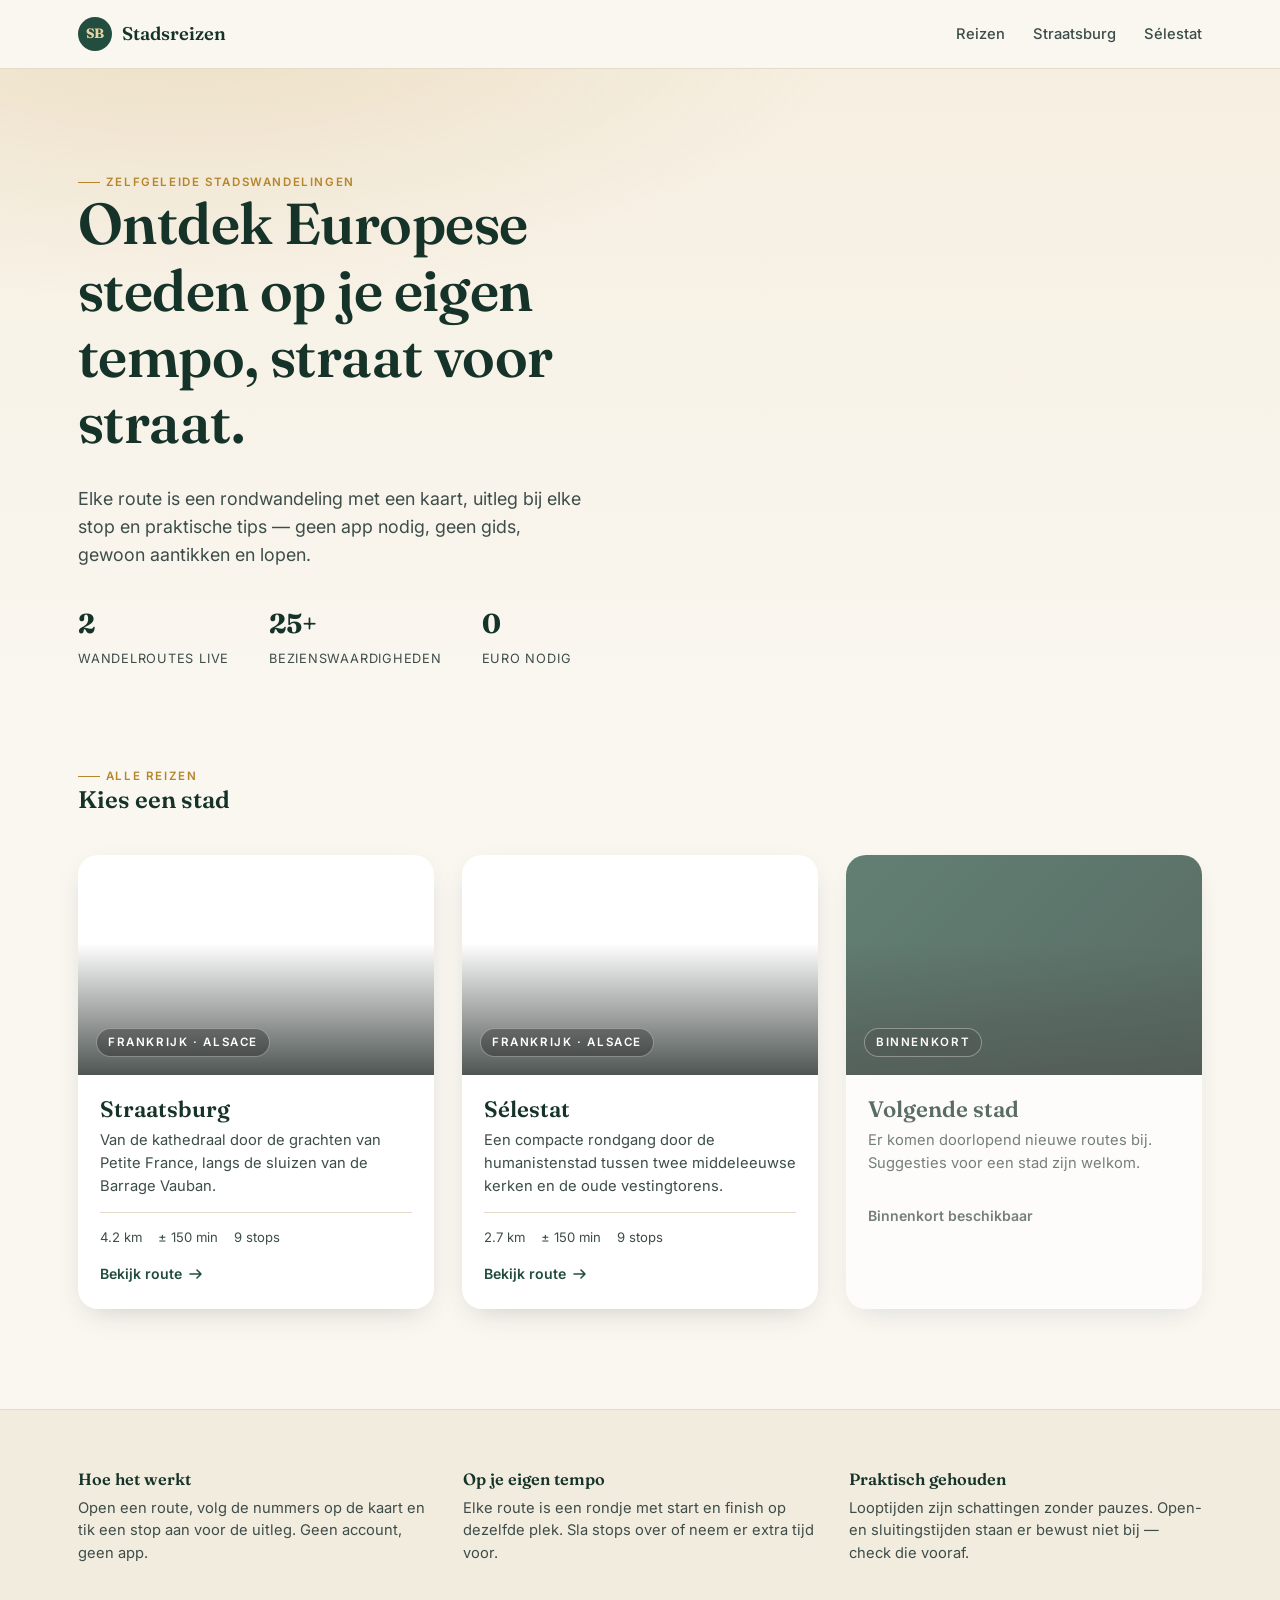
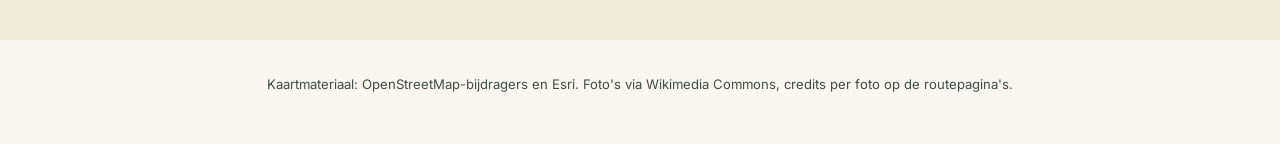
==== index.html @ f1f72076 "Add Stadsreizen website with Strasbourg and Selestat walking routes Professional multi-trip travel s" ====
<!doctype html>
<html lang="nl">
<head>
<meta charset="utf-8">
<meta name="viewport" content="width=device-width, initial-scale=1">
<title>Stadsreizen — zelfgeleide wandelroutes door Europese steden</title>
<meta name="description" content="Zelfgeleide wandelroutes door historische stadscentra, met kaart, verhalen en praktische tips. Begin met Straatsburg en Sélestat.">
<link rel="preconnect" href="https://fonts.googleapis.com">
<link rel="preconnect" href="https://fonts.gstatic.com" crossorigin>
<link href="https://fonts.googleapis.com/css2?family=Fraunces:opsz,wght@9..144,500;9..144,600;9..144,700&family=Inter:wght@400;500;600;700&display=swap" rel="stylesheet">
<link rel="stylesheet" href="assets/css/style.css">
</head>
<body>

<header class="site-header">
  <div class="wrap">
    <a href="index.html" class="brand"><span class="mark">SB</span> Stadsreizen</a>
    <nav class="site-nav">
      <a href="index.html">Reizen</a>
      <a href="reizen/strasbourg/index.html">Straatsburg</a>
      <a href="reizen/selestat/index.html">Sélestat</a>
    </nav>
  </div>
</header>

<section class="hero-home">
  <div class="wrap">
    <span class="eyebrow">Zelfgeleide stadswandelingen</span>
    <h1>Ontdek Europese steden op je eigen tempo, straat voor straat.</h1>
    <p class="lede">Elke route is een rondwandeling met een kaart, uitleg bij elke stop en praktische tips — geen app nodig, geen gids, gewoon aantikken en lopen.</p>
    <div class="hero-stats">
      <div><strong>2</strong><span>Wandelroutes live</span></div>
      <div><strong>25+</strong><span>Bezienswaardigheden</span></div>
      <div><strong>0</strong><span>Euro nodig</span></div>
    </div>
  </div>
</section>

<section class="trips-section">
  <div class="wrap">
    <div class="trips-heading">
      <div>
        <span class="eyebrow">Alle reizen</span>
        <h2>Kies een stad</h2>
      </div>
    </div>

    <div class="trip-grid">

      <a class="trip-card" href="reizen/strasbourg/index.html">
        <div class="cover" style="background-image:url('https://upload.wikimedia.org/wikipedia/commons/thumb/4/49/Strasbourg_Petite-France_place_Benjamin-Zix_septembre_2015.jpg/800px-Strasbourg_Petite-France_place_Benjamin-Zix_septembre_2015.jpg')">
          <span class="country">Frankrijk · Alsace</span>
        </div>
        <div class="body">
          <h3>Straatsburg</h3>
          <p class="sub">Van de kathedraal door de grachten van Petite France, langs de sluizen van de Barrage Vauban.</p>
          <div class="trip-meta">
            <span id="home-strasbourg-km">— km</span>
            <span id="home-strasbourg-min">— min</span>
            <span id="home-strasbourg-stops">— stops</span>
          </div>
          <div class="cta">Bekijk route <svg width="16" height="16" viewBox="0 0 16 16" fill="none"><path d="M2 8h11M9 4l4 4-4 4" stroke="currentColor" stroke-width="1.6" stroke-linecap="round" stroke-linejoin="round"/></svg></div>
        </div>
      </a>

      <a class="trip-card" href="reizen/selestat/index.html">
        <div class="cover" style="background-image:url('https://upload.wikimedia.org/wikipedia/commons/thumb/4/41/Selestat_Tour_de_l%E2%80%99horloge.jpg/800px-Selestat_Tour_de_l%E2%80%99horloge.jpg')">
          <span class="country">Frankrijk · Alsace</span>
        </div>
        <div class="body">
          <h3>Sélestat</h3>
          <p class="sub">Een compacte rondgang door de humanistenstad tussen twee middeleeuwse kerken en de oude vestingtorens.</p>
          <div class="trip-meta">
            <span id="home-selestat-km">— km</span>
            <span id="home-selestat-min">— min</span>
            <span id="home-selestat-stops">— stops</span>
          </div>
          <div class="cta">Bekijk route <svg width="16" height="16" viewBox="0 0 16 16" fill="none"><path d="M2 8h11M9 4l4 4-4 4" stroke="currentColor" stroke-width="1.6" stroke-linecap="round" stroke-linejoin="round"/></svg></div>
        </div>
      </a>

      <div class="trip-card coming-soon">
        <div class="cover"><span class="country">Binnenkort</span></div>
        <div class="body">
          <h3>Volgende stad</h3>
          <p class="sub">Er komen doorlopend nieuwe routes bij. Suggesties voor een stad zijn welkom.</p>
          <div class="cta">Binnenkort beschikbaar</div>
        </div>
      </div>

    </div>
  </div>
</section>

<section class="about-strip">
  <div class="wrap cols">
    <div class="col">
      <h4>Hoe het werkt</h4>
      <p>Open een route, volg de nummers op de kaart en tik een stop aan voor de uitleg. Geen account, geen app.</p>
    </div>
    <div class="col">
      <h4>Op je eigen tempo</h4>
      <p>Elke route is een rondje met start en finish op dezelfde plek. Sla stops over of neem er extra tijd voor.</p>
    </div>
    <div class="col">
      <h4>Praktisch gehouden</h4>
      <p>Looptijden zijn schattingen zonder pauzes. Open- en sluitingstijden staan er bewust niet bij — check die vooraf.</p>
    </div>
  </div>
</section>

<footer class="site-footer">
  <div class="wrap">
    Kaartmateriaal: OpenStreetMap-bijdragers en Esri. Foto's via Wikimedia Commons, credits per foto op de routepagina's.
  </div>
</footer>

<script src="assets/data/strasbourg.js"></script>
<script src="assets/data/selestat.js"></script>
<script>
  function fillMeta(prefix, data) {
    document.getElementById(prefix + "-km").textContent = data.meta.distanceKm + " km";
    document.getElementById(prefix + "-min").textContent = "± " + data.meta.durationMin + " min";
    document.getElementById(prefix + "-stops").textContent = data.meta.stopCount + " stops";
  }
  if (window.STRASBOURG_DATA) fillMeta("home-strasbourg", STRASBOURG_DATA);
  if (window.SELESTAT_DATA) fillMeta("home-selestat", SELESTAT_DATA);
</script>
</body>
</html>
---- assets/css/style.css ----
/* ============================================================
   Stadsreizen — gedeeld design system
   ============================================================ */

:root {
  --color-ink: #1c2b28;
  --color-ink-soft: #3d4d49;
  --color-paper: #faf7f1;
  --color-paper-alt: #f2ecdf;
  --color-card: #ffffff;
  --color-line: #e4dcc9;
  --color-forest: #234d3f;
  --color-forest-dark: #16332a;
  --color-gold: #b6862c;
  --color-gold-soft: #e7d3a1;
  --color-terracotta: #b5573c;

  --font-display: "Fraunces", "Iowan Old Style", Georgia, serif;
  --font-body: "Inter", -apple-system, BlinkMacSystemFont, "Segoe UI", sans-serif;

  --radius-lg: 20px;
  --radius-md: 14px;
  --radius-sm: 8px;
  --shadow-soft: 0 10px 30px -12px rgba(28, 43, 40, 0.25);
  --shadow-lift: 0 20px 45px -18px rgba(28, 43, 40, 0.35);
  --container: 1180px;
}

* { box-sizing: border-box; }
html { scroll-behavior: smooth; }

body {
  margin: 0;
  font-family: var(--font-body);
  color: var(--color-ink);
  background: var(--color-paper);
  line-height: 1.55;
  -webkit-font-smoothing: antialiased;
}

img { max-width: 100%; display: block; }
a { color: inherit; text-decoration: none; }

h1, h2, h3, h4 {
  font-family: var(--font-display);
  font-weight: 600;
  line-height: 1.15;
  margin: 0 0 0.5em;
  color: var(--color-forest-dark);
}

p { margin: 0 0 1em; }

.eyebrow {
  display: inline-flex;
  align-items: center;
  gap: 0.5em;
  font-size: 0.72rem;
  letter-spacing: 0.14em;
  text-transform: uppercase;
  font-weight: 600;
  color: var(--color-gold);
}

.eyebrow::before {
  content: "";
  width: 22px;
  height: 1px;
  background: var(--color-gold);
  display: inline-block;
}

.wrap {
  max-width: var(--container);
  margin: 0 auto;
  padding: 0 28px;
}

/* ---------- Site header ---------- */

.site-header {
  position: sticky;
  top: 0;
  z-index: 50;
  background: rgba(250, 247, 241, 0.92);
  backdrop-filter: blur(10px);
  border-bottom: 1px solid var(--color-line);
}

.site-header .wrap {
  display: flex;
  align-items: center;
  justify-content: space-between;
  height: 68px;
}

.brand {
  display: flex;
  align-items: center;
  gap: 10px;
  font-family: var(--font-display);
  font-weight: 600;
  font-size: 1.15rem;
  color: var(--color-forest-dark);
}

.brand .mark {
  width: 34px;
  height: 34px;
  border-radius: 50%;
  background: var(--color-forest);
  color: var(--color-gold-soft);
  display: flex;
  align-items: center;
  justify-content: center;
  font-size: 0.85rem;
  font-weight: 700;
  letter-spacing: -0.02em;
}

.site-nav {
  display: flex;
  gap: 28px;
  font-size: 0.92rem;
  font-weight: 500;
  color: var(--color-ink-soft);
}

.site-nav a:hover { color: var(--color-forest); }

/* ---------- Buttons ---------- */

.btn {
  display: inline-flex;
  align-items: center;
  gap: 8px;
  padding: 12px 22px;
  border-radius: 999px;
  font-weight: 600;
  font-size: 0.88rem;
  border: 1px solid transparent;
  cursor: pointer;
  transition: transform 0.15s ease, box-shadow 0.15s ease, background 0.15s ease;
}

.btn-primary {
  background: var(--color-forest);
  color: #fff;
}
.btn-primary:hover { background: var(--color-forest-dark); transform: translateY(-1px); }

.btn-ghost {
  background: transparent;
  border-color: var(--color-line);
  color: var(--color-ink);
}
.btn-ghost:hover { border-color: var(--color-forest); color: var(--color-forest); }

.btn-outline-light {
  background: rgba(255,255,255,0.12);
  border-color: rgba(255,255,255,0.55);
  color: #fff;
}
.btn-outline-light:hover { background: rgba(255,255,255,0.22); }

/* ============================================================
   HOMEPAGE
   ============================================================ */

.hero-home {
  position: relative;
  padding: 96px 0 70px;
  background:
    radial-gradient(1100px 500px at 15% -10%, rgba(182, 134, 44, 0.16), transparent 60%),
    linear-gradient(180deg, #f6efe1 0%, var(--color-paper) 100%);
  overflow: hidden;
}

.hero-home h1 {
  font-size: clamp(2.4rem, 5vw, 3.6rem);
  max-width: 14ch;
  letter-spacing: -0.01em;
}

.hero-home .lede {
  max-width: 46ch;
  font-size: 1.12rem;
  color: var(--color-ink-soft);
}

.hero-stats {
  display: flex;
  gap: 40px;
  margin-top: 34px;
  flex-wrap: wrap;
}

.hero-stats div strong {
  display: block;
  font-family: var(--font-display);
  font-size: 1.7rem;
  color: var(--color-forest-dark);
}

.hero-stats div span {
  font-size: 0.8rem;
  color: var(--color-ink-soft);
  text-transform: uppercase;
  letter-spacing: 0.06em;
}

.trips-section { padding: 20px 0 100px; }

.trips-heading {
  display: flex;
  align-items: baseline;
  justify-content: space-between;
  margin-bottom: 30px;
  gap: 20px;
  flex-wrap: wrap;
}

.trip-grid {
  display: grid;
  grid-template-columns: repeat(auto-fit, minmax(320px, 1fr));
  gap: 28px;
}

.trip-card {
  position: relative;
  border-radius: var(--radius-lg);
  overflow: hidden;
  background: var(--color-card);
  box-shadow: var(--shadow-soft);
  transition: transform 0.25s ease, box-shadow 0.25s ease;
  display: flex;
  flex-direction: column;
}

.trip-card:hover {
  transform: translateY(-5px);
  box-shadow: var(--shadow-lift);
}

.trip-card .cover {
  height: 220px;
  position: relative;
  background-size: cover;
  background-position: center;
  display: flex;
  align-items: flex-end;
  padding: 18px;
}

.trip-card .cover::after {
  content: "";
  position: absolute;
  inset: 0;
  background: linear-gradient(180deg, rgba(0,0,0,0) 40%, rgba(10,20,17,0.72) 100%);
}

.trip-card .cover .country {
  position: relative;
  z-index: 1;
  color: #fff;
  font-size: 0.72rem;
  letter-spacing: 0.14em;
  text-transform: uppercase;
  font-weight: 600;
  background: rgba(0,0,0,0.28);
  padding: 5px 11px;
  border-radius: 999px;
  border: 1px solid rgba(255,255,255,0.35);
  align-self: flex-start;
  margin-top: auto;
}

.trip-card .body { padding: 22px 22px 24px; flex: 1; display: flex; flex-direction: column; }

.trip-card h3 { font-size: 1.4rem; margin-bottom: 6px; }

.trip-card .sub {
  color: var(--color-ink-soft);
  font-size: 0.92rem;
  margin-bottom: 14px;
}

.trip-meta {
  display: flex;
  gap: 16px;
  font-size: 0.82rem;
  color: var(--color-ink-soft);
  margin-top: auto;
  padding-top: 14px;
  border-top: 1px solid var(--color-line);
}

.trip-meta span { display: flex; align-items: center; gap: 5px; }

.trip-card .cta {
  margin-top: 16px;
  font-weight: 600;
  font-size: 0.88rem;
  color: var(--color-forest);
  display: flex;
  align-items: center;
  gap: 6px;
}

.trip-card .cta svg { transition: transform 0.2s ease; }
.trip-card:hover .cta svg { transform: translateX(4px); }

.trip-card.coming-soon {
  opacity: 0.7;
}
.trip-card.coming-soon .cover {
  background: linear-gradient(135deg, var(--color-forest), var(--color-forest-dark));
}
.trip-card.coming-soon .cta { color: var(--color-ink-soft); }

.about-strip {
  border-top: 1px solid var(--color-line);
  background: var(--color-paper-alt);
  padding: 60px 0;
}

.about-strip .cols {
  display: grid;
  grid-template-columns: repeat(auto-fit, minmax(220px, 1fr));
  gap: 32px;
}

.about-strip .col h4 {
  font-size: 1.02rem;
  color: var(--color-forest-dark);
}

.about-strip .col p {
  font-size: 0.92rem;
  color: var(--color-ink-soft);
}

.site-footer {
  padding: 34px 0 50px;
  font-size: 0.82rem;
  color: var(--color-ink-soft);
  text-align: center;
}

/* ============================================================
   ROUTE / TRIP PAGE
   ============================================================ */

.route-hero {
  position: relative;
  padding: 64px 0 40px;
  color: #fff;
  background: linear-gradient(180deg, rgba(16,32,27,0.35), rgba(16,32,27,0.86)), var(--hero-img) center/cover no-repeat;
}

.breadcrumb {
  font-size: 0.82rem;
  color: rgba(255,255,255,0.75);
  margin-bottom: 18px;
  display: flex;
  gap: 8px;
  align-items: center;
}
.breadcrumb a:hover { color: #fff; }

.route-hero h1 {
  color: #fff;
  font-size: clamp(2.2rem, 4.6vw, 3.3rem);
  max-width: 18ch;
}

.route-hero .lede {
  max-width: 58ch;
  color: rgba(255,255,255,0.88);
  font-size: 1.05rem;
}

.route-hero .eyebrow { color: var(--color-gold-soft); }
.route-hero .eyebrow::before { background: var(--color-gold-soft); }

.route-stats {
  display: flex;
  flex-wrap: wrap;
  gap: 12px;
  margin-top: 26px;
}

.route-stats .pill {
  background: rgba(255,255,255,0.14);
  border: 1px solid rgba(255,255,255,0.3);
  border-radius: 999px;
  padding: 9px 16px;
  font-size: 0.85rem;
  font-weight: 500;
  display: flex;
  align-items: center;
  gap: 7px;
}

.route-actions {
  margin-top: 28px;
  display: flex;
  gap: 12px;
  flex-wrap: wrap;
}

/* --- Layout: map + list --- */

.route-body {
  padding: 40px 0 90px;
}

.route-layout {
  display: grid;
  grid-template-columns: minmax(0, 1.05fr) minmax(0, 0.95fr);
  gap: 30px;
  align-items: flex-start;
}

.map-col {
  position: sticky;
  top: 88px;
}

#map {
  width: 100%;
  height: 78vh;
  min-height: 460px;
  border-radius: var(--radius-lg);
  box-shadow: var(--shadow-soft);
  border: 1px solid var(--color-line);
}

.map-toolbar {
  display: flex;
  gap: 8px;
  flex-wrap: wrap;
  margin-top: 12px;
}

.map-toolbar button, .map-toolbar a.chip {
  font-family: var(--font-body);
  background: var(--color-card);
  border: 1px solid var(--color-line);
  border-radius: 999px;
  padding: 8px 14px;
  font-size: 0.8rem;
  font-weight: 600;
  color: var(--color-ink-soft);
  cursor: pointer;
  display: inline-flex;
  align-items: center;
  gap: 6px;
}
.map-toolbar button:hover, .map-toolbar a.chip:hover { border-color: var(--color-forest); color: var(--color-forest); }
.map-toolbar button.active { background: var(--color-forest); border-color: var(--color-forest); color: #fff; }

.geo-status {
  margin-top: 10px;
  font-size: 0.8rem;
  color: var(--color-ink-soft);
  display: flex;
  align-items: center;
  gap: 8px;
}
.geo-status button {
  background: none;
  border: none;
  color: var(--color-forest);
  font-weight: 600;
  cursor: pointer;
  padding: 0;
  font-size: 0.8rem;
  text-decoration: underline;
}

.list-col h2 { font-size: 1.5rem; margin-bottom: 4px; }
.list-col .list-sub { color: var(--color-ink-soft); font-size: 0.9rem; margin-bottom: 20px; }

.stop-list {
  list-style: none;
  margin: 0;
  padding: 0;
  display: flex;
  flex-direction: column;
  gap: 16px;
}

.stop-card {
  background: var(--color-card);
  border: 1px solid var(--color-line);
  border-radius: var(--radius-md);
  overflow: hidden;
  scroll-margin-top: 100px;
  transition: box-shadow 0.2s ease, border-color 0.2s ease;
}

.stop-card:hover { box-shadow: var(--shadow-soft); }
.stop-card.is-active { border-color: var(--color-gold); box-shadow: 0 0 0 3px rgba(182,134,44,0.18); }

.stop-card.enroute { background: var(--color-paper-alt); }

.stop-media {
  position: relative;
  height: 190px;
  background-size: cover;
  background-position: center;
  background-color: var(--color-paper-alt);
}

.stop-card.enroute .stop-media { height: 130px; }

.stop-badge {
  position: absolute;
  top: 12px;
  left: 12px;
  width: 34px;
  height: 34px;
  border-radius: 50%;
  background: var(--color-forest);
  color: #fff;
  font-weight: 700;
  font-size: 0.9rem;
  display: flex;
  align-items: center;
  justify-content: center;
  box-shadow: 0 3px 8px rgba(0,0,0,0.25);
}

.stop-card.enroute .stop-badge {
  background: rgba(255,255,255,0.9);
  color: var(--color-forest-dark);
  width: 28px; height: 28px; font-size: 0.7rem;
}

.stop-credit {
  position: absolute;
  bottom: 8px;
  right: 10px;
  font-size: 0.65rem;
  color: rgba(255,255,255,0.85);
  background: rgba(0,0,0,0.35);
  padding: 2px 7px;
  border-radius: 999px;
}
.stop-credit a { color: inherit; }

.stop-content { padding: 18px 20px 20px; }

.stop-kicker {
  font-size: 0.72rem;
  text-transform: uppercase;
  letter-spacing: 0.08em;
  color: var(--color-gold);
  font-weight: 700;
  margin-bottom: 4px;
}

.stop-content h3 { font-size: 1.15rem; margin-bottom: 2px; }

.stop-meta {
  font-size: 0.82rem;
  color: var(--color-ink-soft);
  margin-bottom: 10px;
}

.stop-text p { font-size: 0.93rem; color: var(--color-ink); margin-bottom: 0.8em; }

.stop-praktisch {
  margin-top: 12px;
  padding: 10px 12px;
  background: var(--color-paper-alt);
  border-radius: var(--radius-sm);
  font-size: 0.85rem;
}
.stop-praktisch strong {
  display: block;
  font-size: 0.7rem;
  text-transform: uppercase;
  letter-spacing: 0.07em;
  color: var(--color-forest);
  margin-bottom: 3px;
}

.stop-links {
  display: flex;
  gap: 16px;
  margin-top: 12px;
  font-size: 0.83rem;
  font-weight: 600;
}
.stop-links a, .stop-links button {
  color: var(--color-forest);
  background: none;
  border: none;
  padding: 0;
  cursor: pointer;
  font-family: var(--font-body);
  font-size: 0.83rem;
  font-weight: 600;
}
.stop-links a:hover, .stop-links button:hover { text-decoration: underline; }

.route-footnote {
  margin-top: 40px;
  padding-top: 24px;
  border-top: 1px solid var(--color-line);
  font-size: 0.82rem;
  color: var(--color-ink-soft);
}
.route-footnote p { margin-bottom: 0.6em; }

/* Leaflet marker label tweaks */
.leaflet-div-icon {
  background: var(--color-forest) !important;
  border: 2px solid #fff !important;
  color: #fff;
  border-radius: 50%;
  display: flex;
  align-items: center;
  justify-content: center;
  font-weight: 700;
  font-size: 12px;
  font-family: var(--font-body);
  box-shadow: 0 2px 6px rgba(0,0,0,0.35);
}
.leaflet-div-icon.enroute-marker {
  background: #fff !important;
  color: var(--color-forest-dark);
  border-color: var(--color-forest) !important;
  width: 20px !important; height: 20px !important;
  font-size: 10px;
}
.leaflet-div-icon.start-marker {
  background: var(--color-terracotta) !important;
}

@media (max-width: 980px) {
  .route-layout { grid-template-columns: 1fr; }
  .map-col { position: static; }
  #map { height: 420px; min-height: 320px; }
}

@media (max-width: 640px) {
  .site-header .wrap { height: 60px; }
  .site-nav { display: none; }
  .hero-home { padding: 60px 0 40px; }
  .route-hero { padding: 44px 0 30px; }
  .wrap { padding: 0 18px; }
}
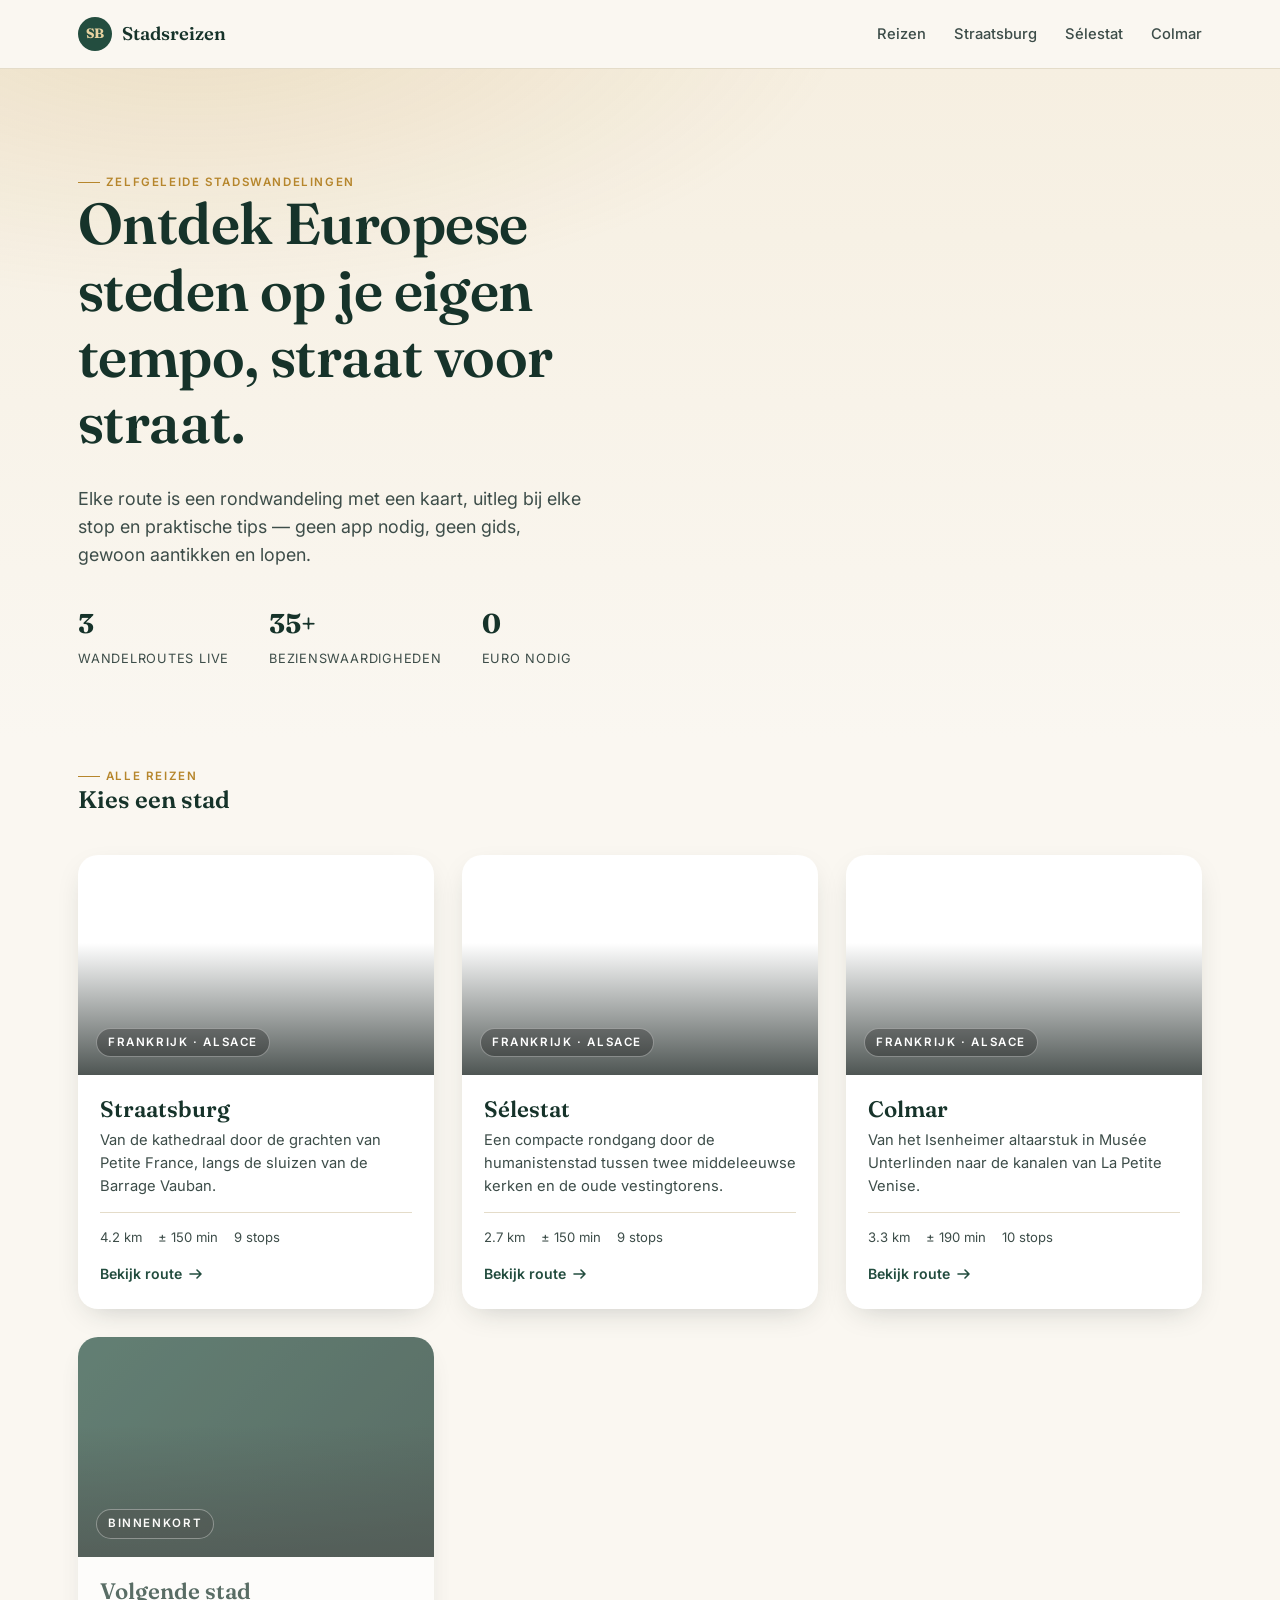
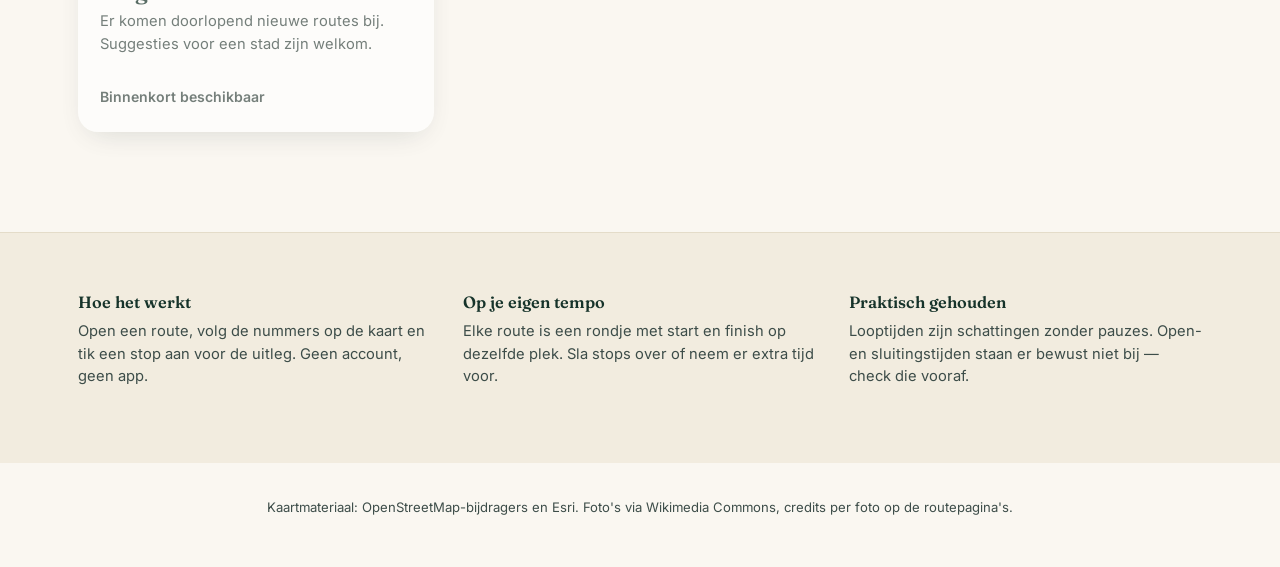
==== commit 3380eae3: "Add Colmar walking route Third trip: Musée Unterlinden and the Isenheimer altarpiece, Maison Pfister" ====
--- a/index.html
+++ b/index.html
@@ -19,6 +19,7 @@
       <a href="index.html">Reizen</a>
       <a href="reizen/strasbourg/index.html">Straatsburg</a>
       <a href="reizen/selestat/index.html">Sélestat</a>
+      <a href="reizen/colmar/index.html">Colmar</a>
     </nav>
   </div>
 </header>
@@ -29,8 +30,8 @@
     <h1>Ontdek Europese steden op je eigen tempo, straat voor straat.</h1>
     <p class="lede">Elke route is een rondwandeling met een kaart, uitleg bij elke stop en praktische tips — geen app nodig, geen gids, gewoon aantikken en lopen.</p>
     <div class="hero-stats">
-      <div><strong>2</strong><span>Wandelroutes live</span></div>
-      <div><strong>25+</strong><span>Bezienswaardigheden</span></div>
+      <div><strong>3</strong><span>Wandelroutes live</span></div>
+      <div><strong>35+</strong><span>Bezienswaardigheden</span></div>
       <div><strong>0</strong><span>Euro nodig</span></div>
     </div>
   </div>
@@ -48,7 +49,7 @@
     <div class="trip-grid">
 
       <a class="trip-card" href="reizen/strasbourg/index.html">
-        <div class="cover" style="background-image:url('https://upload.wikimedia.org/wikipedia/commons/thumb/4/49/Strasbourg_Petite-France_place_Benjamin-Zix_septembre_2015.jpg/800px-Strasbourg_Petite-France_place_Benjamin-Zix_septembre_2015.jpg')">
+        <div class="cover" style="background-image:url('https://upload.wikimedia.org/wikipedia/commons/thumb/4/49/Strasbourg_Petite-France_place_Benjamin-Zix_septembre_2015.jpg/960px-Strasbourg_Petite-France_place_Benjamin-Zix_septembre_2015.jpg')">
           <span class="country">Frankrijk · Alsace</span>
         </div>
         <div class="body">
@@ -64,7 +65,7 @@
       </a>
 
       <a class="trip-card" href="reizen/selestat/index.html">
-        <div class="cover" style="background-image:url('https://upload.wikimedia.org/wikipedia/commons/thumb/4/41/Selestat_Tour_de_l%E2%80%99horloge.jpg/800px-Selestat_Tour_de_l%E2%80%99horloge.jpg')">
+        <div class="cover" style="background-image:url('https://upload.wikimedia.org/wikipedia/commons/thumb/4/41/Selestat_Tour_de_l%E2%80%99horloge.jpg/960px-Selestat_Tour_de_l%E2%80%99horloge.jpg')">
           <span class="country">Frankrijk · Alsace</span>
         </div>
         <div class="body">
@@ -74,6 +75,22 @@
             <span id="home-selestat-km">— km</span>
             <span id="home-selestat-min">— min</span>
             <span id="home-selestat-stops">— stops</span>
+          </div>
+          <div class="cta">Bekijk route <svg width="16" height="16" viewBox="0 0 16 16" fill="none"><path d="M2 8h11M9 4l4 4-4 4" stroke="currentColor" stroke-width="1.6" stroke-linecap="round" stroke-linejoin="round"/></svg></div>
+        </div>
+      </a>
+
+      <a class="trip-card" href="reizen/colmar/index.html">
+        <div class="cover" style="background-image:url('https://upload.wikimedia.org/wikipedia/commons/thumb/0/0e/Little_Venice_in_Colmar_01.jpg/960px-Little_Venice_in_Colmar_01.jpg')">
+          <span class="country">Frankrijk · Alsace</span>
+        </div>
+        <div class="body">
+          <h3>Colmar</h3>
+          <p class="sub">Van het Isenheimer altaarstuk in Musée Unterlinden naar de kanalen van La Petite Venise.</p>
+          <div class="trip-meta">
+            <span id="home-colmar-km">— km</span>
+            <span id="home-colmar-min">— min</span>
+            <span id="home-colmar-stops">— stops</span>
           </div>
           <div class="cta">Bekijk route <svg width="16" height="16" viewBox="0 0 16 16" fill="none"><path d="M2 8h11M9 4l4 4-4 4" stroke="currentColor" stroke-width="1.6" stroke-linecap="round" stroke-linejoin="round"/></svg></div>
         </div>
@@ -117,6 +134,7 @@
 
 <script src="assets/data/strasbourg.js"></script>
 <script src="assets/data/selestat.js"></script>
+<script src="assets/data/colmar.js"></script>
 <script>
   function fillMeta(prefix, data) {
     document.getElementById(prefix + "-km").textContent = data.meta.distanceKm + " km";
@@ -125,6 +143,7 @@
   }
   if (window.STRASBOURG_DATA) fillMeta("home-strasbourg", STRASBOURG_DATA);
   if (window.SELESTAT_DATA) fillMeta("home-selestat", SELESTAT_DATA);
+  if (window.COLMAR_DATA) fillMeta("home-colmar", COLMAR_DATA);
 </script>
 </body>
 </html>
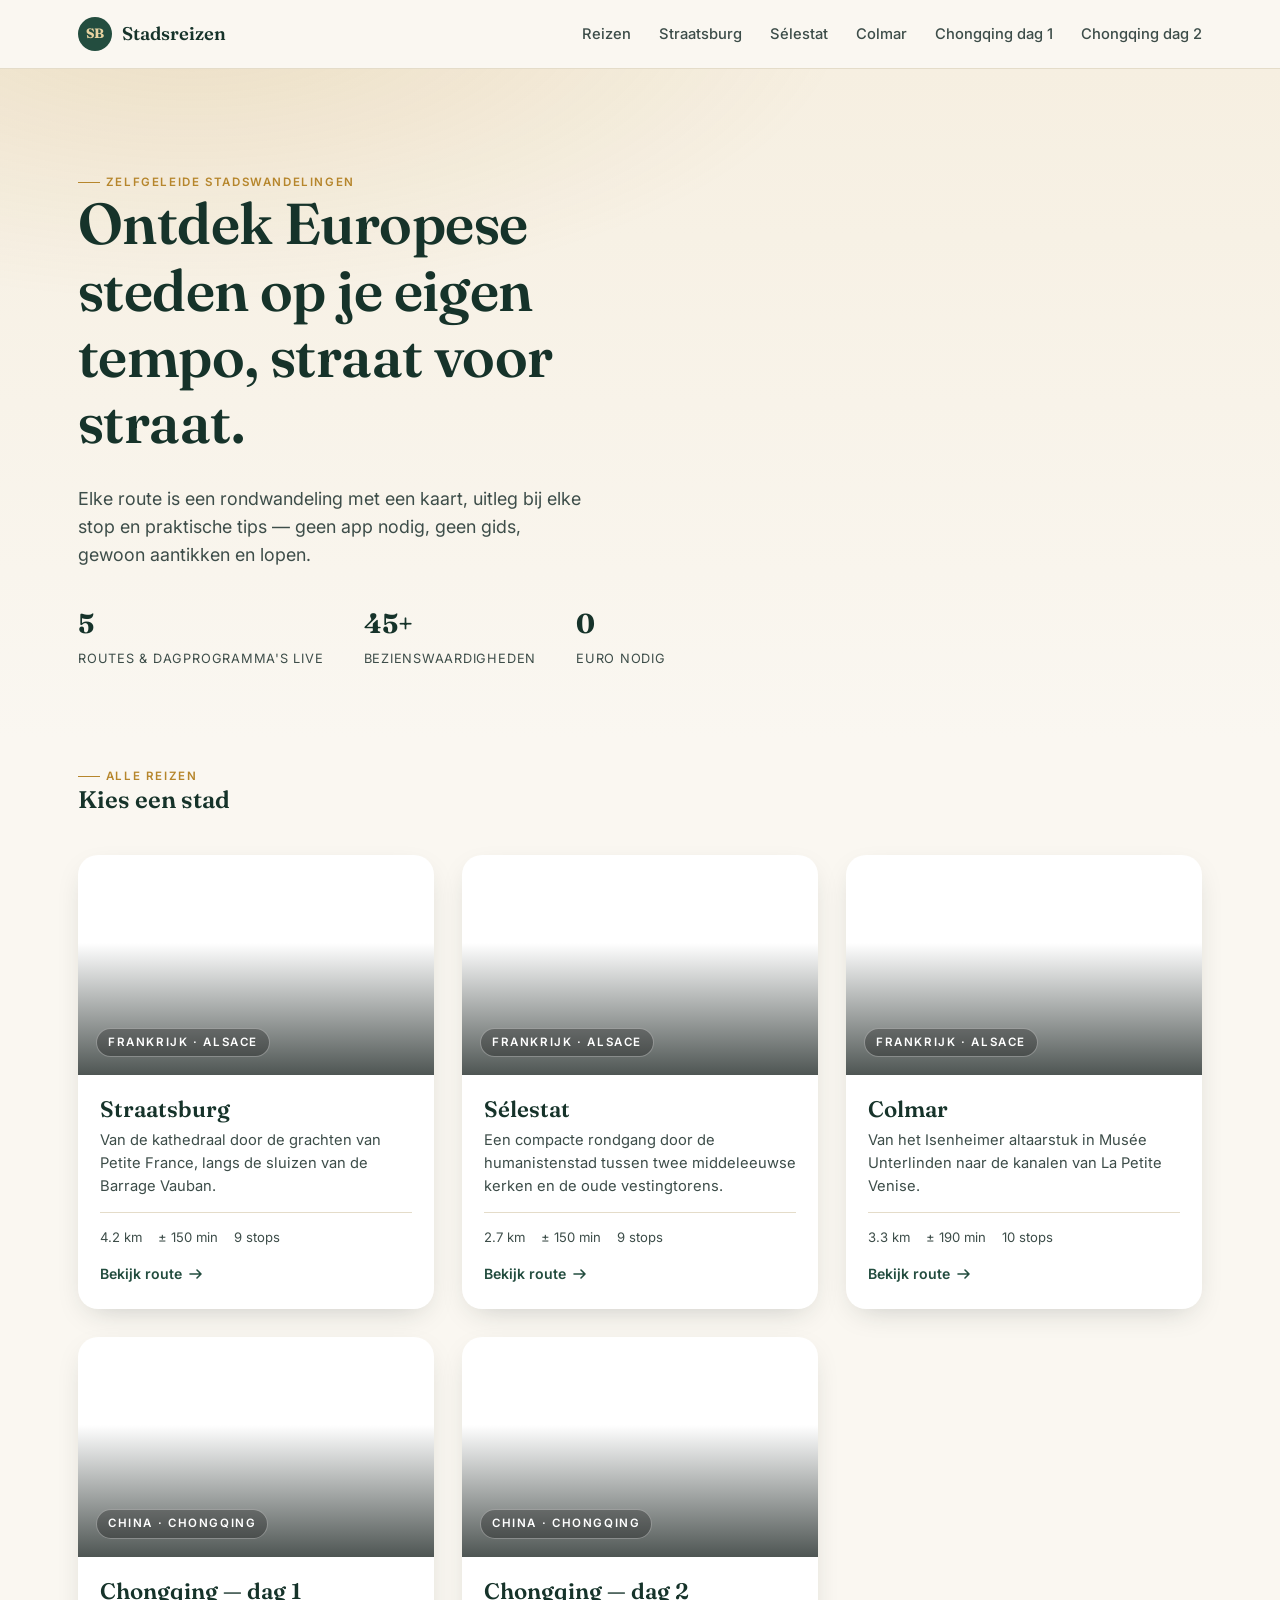
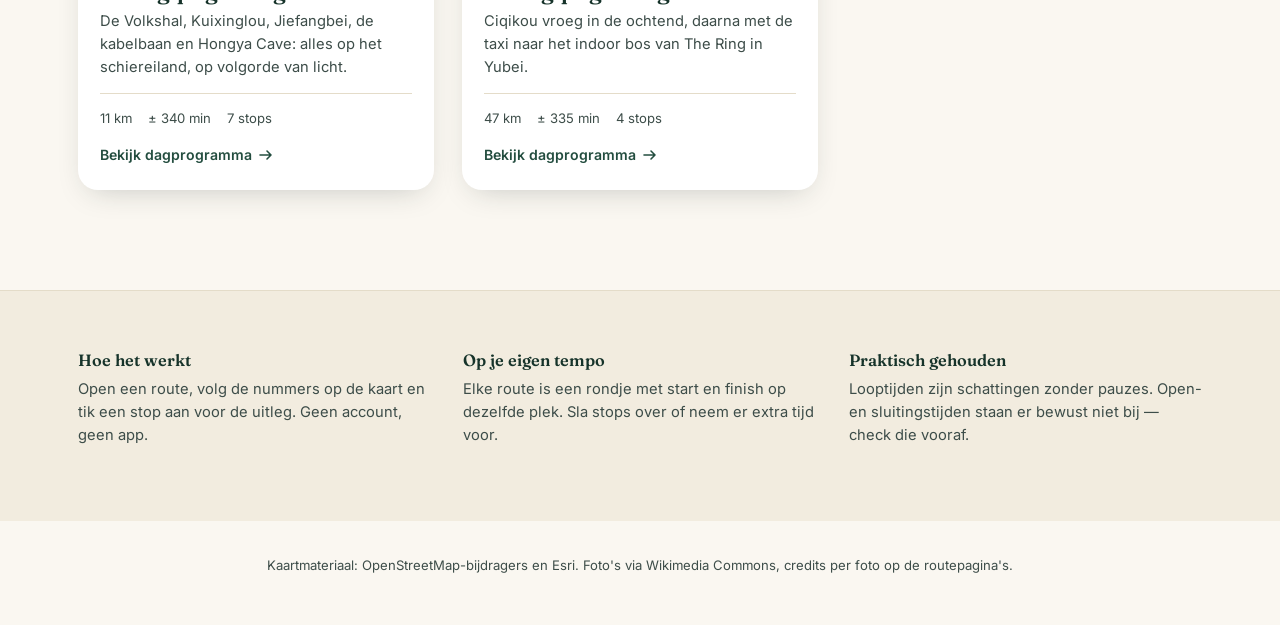
==== commit c0f752bc: "Add Chongqing day 1 and day 2 itineraries Two taxi/walking day programs starting from the hotel in J" ====
--- a/index.html
+++ b/index.html
@@ -20,6 +20,8 @@
       <a href="reizen/strasbourg/index.html">Straatsburg</a>
       <a href="reizen/selestat/index.html">Sélestat</a>
       <a href="reizen/colmar/index.html">Colmar</a>
+      <a href="reizen/chongqing-dag1/index.html">Chongqing dag 1</a>
+      <a href="reizen/chongqing-dag2/index.html">Chongqing dag 2</a>
     </nav>
   </div>
 </header>
@@ -30,8 +32,8 @@
     <h1>Ontdek Europese steden op je eigen tempo, straat voor straat.</h1>
     <p class="lede">Elke route is een rondwandeling met een kaart, uitleg bij elke stop en praktische tips — geen app nodig, geen gids, gewoon aantikken en lopen.</p>
     <div class="hero-stats">
-      <div><strong>3</strong><span>Wandelroutes live</span></div>
-      <div><strong>35+</strong><span>Bezienswaardigheden</span></div>
+      <div><strong>5</strong><span>Routes &amp; dagprogramma's live</span></div>
+      <div><strong>45+</strong><span>Bezienswaardigheden</span></div>
       <div><strong>0</strong><span>Euro nodig</span></div>
     </div>
   </div>
@@ -96,14 +98,37 @@
         </div>
       </a>
 
-      <div class="trip-card coming-soon">
-        <div class="cover"><span class="country">Binnenkort</span></div>
+      <a class="trip-card" href="reizen/chongqing-dag1/index.html">
+        <div class="cover" style="background-image:url('https://upload.wikimedia.org/wikipedia/commons/6/64/202308_Hongya_Cave_at_night_from_Qiansimen_Bridge.jpg')">
+          <span class="country">China · Chongqing</span>
+        </div>
         <div class="body">
-          <h3>Volgende stad</h3>
-          <p class="sub">Er komen doorlopend nieuwe routes bij. Suggesties voor een stad zijn welkom.</p>
-          <div class="cta">Binnenkort beschikbaar</div>
+          <h3>Chongqing — dag 1</h3>
+          <p class="sub">De Volkshal, Kuixinglou, Jiefangbei, de kabelbaan en Hongya Cave: alles op het schiereiland, op volgorde van licht.</p>
+          <div class="trip-meta">
+            <span id="home-chongqing1-km">— km</span>
+            <span id="home-chongqing1-min">— min</span>
+            <span id="home-chongqing1-stops">— stops</span>
+          </div>
+          <div class="cta">Bekijk dagprogramma <svg width="16" height="16" viewBox="0 0 16 16" fill="none"><path d="M2 8h11M9 4l4 4-4 4" stroke="currentColor" stroke-width="1.6" stroke-linecap="round" stroke-linejoin="round"/></svg></div>
         </div>
-      </div>
+      </a>
+
+      <a class="trip-card" href="reizen/chongqing-dag2/index.html">
+        <div class="cover" style="background-image:url('https://upload.wikimedia.org/wikipedia/commons/e/e3/%E4%BA%BA%E5%A4%B4%E6%94%92%E5%8A%A8%E7%9A%84%E7%A3%81%E5%99%A8%E5%8F%A3.jpg')">
+          <span class="country">China · Chongqing</span>
+        </div>
+        <div class="body">
+          <h3>Chongqing — dag 2</h3>
+          <p class="sub">Ciqikou vroeg in de ochtend, daarna met de taxi naar het indoor bos van The Ring in Yubei.</p>
+          <div class="trip-meta">
+            <span id="home-chongqing2-km">— km</span>
+            <span id="home-chongqing2-min">— min</span>
+            <span id="home-chongqing2-stops">— stops</span>
+          </div>
+          <div class="cta">Bekijk dagprogramma <svg width="16" height="16" viewBox="0 0 16 16" fill="none"><path d="M2 8h11M9 4l4 4-4 4" stroke="currentColor" stroke-width="1.6" stroke-linecap="round" stroke-linejoin="round"/></svg></div>
+        </div>
+      </a>
 
     </div>
   </div>
@@ -135,6 +160,8 @@
 <script src="assets/data/strasbourg.js"></script>
 <script src="assets/data/selestat.js"></script>
 <script src="assets/data/colmar.js"></script>
+<script src="assets/data/chongqing-dag1.js"></script>
+<script src="assets/data/chongqing-dag2.js"></script>
 <script>
   function fillMeta(prefix, data) {
     document.getElementById(prefix + "-km").textContent = data.meta.distanceKm + " km";
@@ -144,6 +171,8 @@
   if (window.STRASBOURG_DATA) fillMeta("home-strasbourg", STRASBOURG_DATA);
   if (window.SELESTAT_DATA) fillMeta("home-selestat", SELESTAT_DATA);
   if (window.COLMAR_DATA) fillMeta("home-colmar", COLMAR_DATA);
+  if (window.CHONGQING_DAG1_DATA) fillMeta("home-chongqing1", CHONGQING_DAG1_DATA);
+  if (window.CHONGQING_DAG2_DATA) fillMeta("home-chongqing2", CHONGQING_DAG2_DATA);
 </script>
 </body>
 </html>
